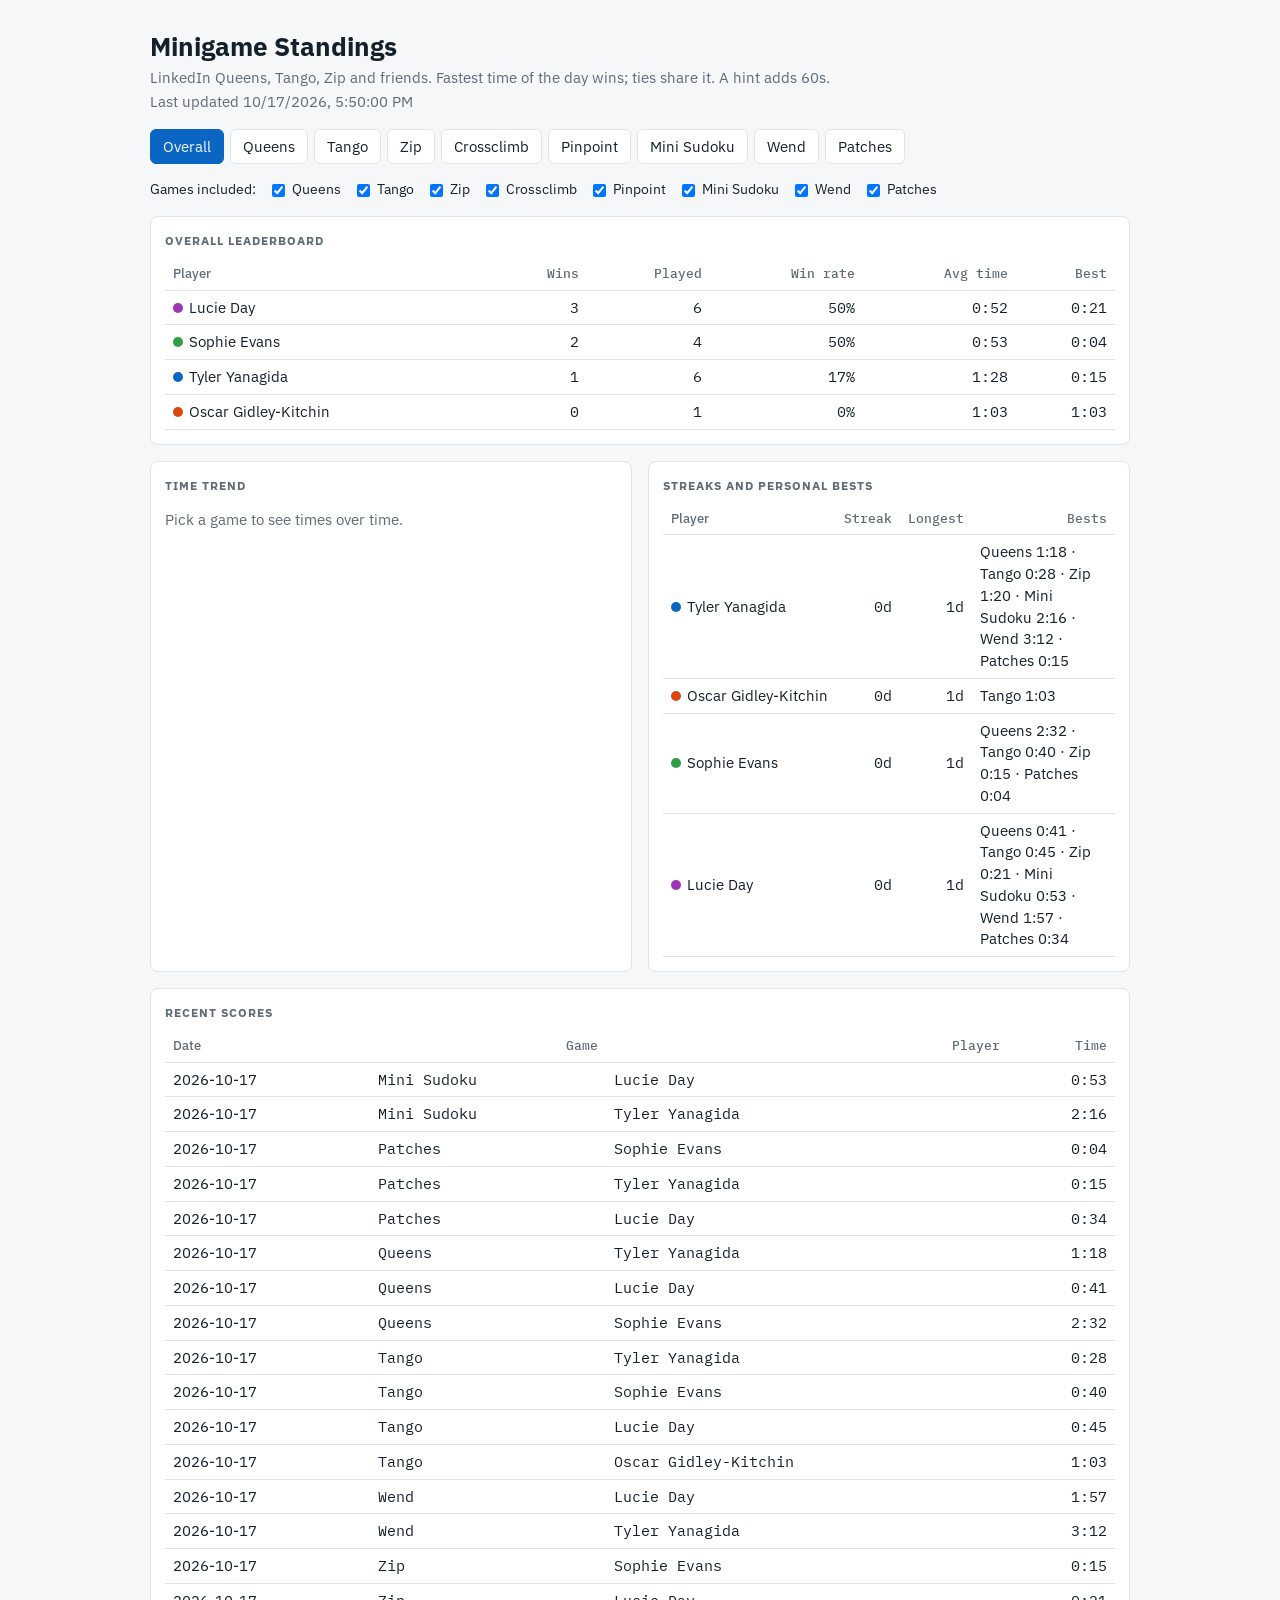
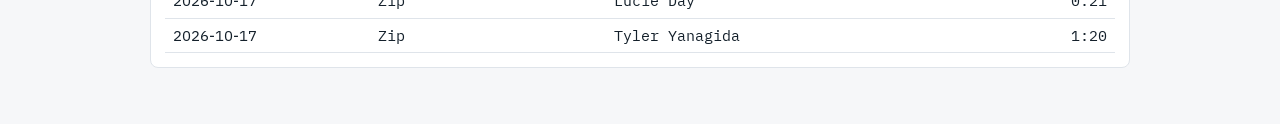
==== index.html @ e4b87051 "Add LinkedIn Games dashboard Co-Authored-By: Claude Sonnet 5.5 <noreply@anthropic.com>" ====
<!doctype html>
<meta charset="utf-8">
<meta name="viewport" content="width=device-width,initial-scale=1,viewport-fit=cover">
<title>Minigame Standings</title>
<meta name="claude:viewport-fit-sides" content="cover">
<style>
/* Layout: header + game tabs, then leaderboard / trend chart / per-player stats, entry form and recent log below */
:root{--bg:#f6f7f9;--panel:#fff;--fg:#14202b;--mute:#5d6b78;--line:#dfe4ea;--accent:#0a66c2;--good:#1a7f4b;
--p0:#0a66c2;--p1:#d9480f;--p2:#2f9e44;--p3:#9c36b5;--p4:#e0a100;--p5:#0c8599;--p6:#c2255c;--p7:#5f6b7a;
--sans:"IBM Plex Sans",system-ui,sans-serif;--mono:"IBM Plex Mono",ui-monospace,monospace}
@media (prefers-color-scheme:dark){:root:not([data-theme="light"]){--bg:#10171e;--panel:#18222c;--fg:#e8edf2;--mute:#93a1ae;--line:#2a3743;--accent:#58a6f0;--good:#4cc38a;
--p0:#58a6f0;--p1:#ff8a4c;--p2:#5fd07a;--p3:#d08af0;--p4:#f2c94c;--p5:#4cd0e6;--p6:#f27ba5;--p7:#a3afbc;color-scheme:dark}}
:root[data-theme="dark"]{--bg:#10171e;--panel:#18222c;--fg:#e8edf2;--mute:#93a1ae;--line:#2a3743;--accent:#58a6f0;--good:#4cc38a;
--p0:#58a6f0;--p1:#ff8a4c;--p2:#5fd07a;--p3:#d08af0;--p4:#f2c94c;--p5:#4cd0e6;--p6:#f27ba5;--p7:#a3afbc;color-scheme:dark}
*{box-sizing:border-box}
body{background:var(--bg);color:var(--fg);font:15px/1.45 var(--sans);padding-block:20px 48px;padding-left:max(16px,env(safe-area-inset-left,0px));padding-right:max(16px,env(safe-area-inset-right,0px))}
main{max-width:980px;margin:0 auto;display:grid;gap:16px}
h1{font-size:1.6rem;margin:0;text-wrap:balance}h2{font-size:.78rem;letter-spacing:.08em;text-transform:uppercase;color:var(--mute);margin:0 0 10px}
.sub{color:var(--mute);margin:2px 0 0}
.tabs{display:flex;gap:6px;flex-wrap:wrap}
button,input,select{font:inherit;color:inherit}
.tab{border:1px solid var(--line);background:var(--panel);padding:6px 12px;border-radius:6px;cursor:pointer}
.tab[aria-pressed=true]{background:var(--accent);border-color:var(--accent);color:var(--bg)}
button:focus-visible,input:focus-visible,select:focus-visible{outline:2px solid var(--accent);outline-offset:2px}
.panel{background:var(--panel);border:1px solid var(--line);border-radius:8px;padding:14px;min-width:0}
.grid{display:grid;grid-template-columns:repeat(auto-fit,minmax(min(100%,420px),1fr));gap:16px}
.scroll{overflow-x:auto}
table{border-collapse:collapse;width:100%;font-variant-numeric:tabular-nums}
th,td{text-align:left;padding:6px 8px;border-bottom:1px solid var(--line);white-space:nowrap}
th{color:var(--mute);font-weight:500;font-size:.8rem}
td.n,th.n{text-align:right;font-family:var(--mono)}
.dot{display:inline-block;width:10px;height:10px;border-radius:50%;margin-right:6px}
.legend{display:flex;gap:12px;flex-wrap:wrap;font-size:.85rem;margin-top:6px}
svg text{fill:var(--mute);font:11px var(--mono)}
form{display:flex;gap:10px;flex-wrap:wrap;align-items:end}
label{display:grid;gap:3px;font-size:.8rem;color:var(--mute)}
input,select{background:var(--bg);border:1px solid var(--line);border-radius:6px;padding:7px 9px;min-width:0}
.go{background:var(--accent);color:var(--bg);border:0;border-radius:6px;padding:8px 16px;cursor:pointer;font-weight:600}
.x{background:none;border:0;color:var(--mute);cursor:pointer}
.empty{color:var(--mute)}.msg{color:var(--mute);font-size:.85rem;width:100%}
</style>
<link rel="stylesheet" href="https://fonts.googleapis.com/css2?family=IBM+Plex+Mono&family=IBM+Plex+Sans:wght@400;600&display=swap">

<main>
<header><h1>Minigame Standings</h1><p class="sub">LinkedIn Queens, Tango, Zip and friends. Fastest time of the day wins; ties share it. A hint adds 60s.</p>
<p class="sub" id="ust"></p></header>
<nav class="tabs" id="tabs" aria-label="Game"></nav>
<div class="legend" id="gf" style="margin:0"></div>
<section class="panel"><h2 id="lbT">Leaderboard</h2><div class="scroll" id="lb"></div></section>
<div class="grid">
<section class="panel"><h2>Time trend</h2><div id="chart"></div><div class="legend" id="legend"></div></section>
<section class="panel"><h2>Streaks and personal bests</h2><div class="scroll" id="streaks"></div></section>
</div>
<section class="panel"><h2>Recent scores</h2><div class="scroll" id="log"></div></section>
</main>

<script>
const GAMES=["Queens","Tango","Zip","Crossclimb","Pinpoint","Mini Sudoku","Wend","Patches"];
const PLAYERS=["Tyler Yanagida","Oscar Gidley-Kitchin","Sophie Evans","Lucie Day"];
let game="All",scores=[];
const $=id=>document.getElementById(id);
let sel=new Set(GAMES);
try{const v=JSON.parse(localStorage.getItem("sel"));if(Array.isArray(v))sel=new Set(v.filter(g=>GAMES.includes(g)))}catch(e){}
const fmt=s=>Math.floor(s/60)+":"+String(Math.round(s%60)).padStart(2,"0");
const day=d=>Date.parse(d+"T00:00:00Z")/864e5;
const el=(t,txt,cls)=>{const e=document.createElement(t);if(txt!=null)e.textContent=txt;if(cls)e.className=cls;return e};
const players=()=>PLAYERS;
const pc=(p,all)=>"var(--p"+(all.indexOf(p)%8)+")";

// wins per player: fastest time per (date,game) group, ties share
function winsBy(rows){
  const g={},w={};
  rows.forEach(s=>{const k=s.date+"|"+s.game;(g[k]=g[k]||[]).push(s)});
  Object.values(g).forEach(a=>{if(a.length<2)return;const m=Math.min(...a.map(s=>s.timeSeconds));a.filter(s=>s.timeSeconds===m).forEach(s=>w[s.player]=(w[s.player]||0)+1)});
  return w;
}
function streaks(p){ // consecutive days with any score
  const ds=[...new Set(scores.filter(s=>s.player===p).map(s=>day(s.date)))].sort((a,b)=>a-b);
  let best=0,run=0,prev=null;
  ds.forEach(d=>{run=prev!=null&&d===prev+1?run+1:1;best=Math.max(best,run);prev=d});
  const today=Math.floor(Date.now()/864e5);
  return{cur:ds.length&&today-prev<=1?run:0,best};
}
function table(host,heads,rows,empty){
  host.replaceChildren();
  if(!rows.length){host.append(el("p",empty,"empty"));return}
  const t=el("table"),tr=el("tr");
  heads.forEach((h,i)=>tr.append(el("th",h,i?"n":"")));
  t.append(tr);
  rows.forEach(r=>{const tr=el("tr");r.forEach((c,i)=>{const td=el("td",null,i?"n":"");if(c instanceof Node)td.append(c);else td.textContent=c;tr.append(td)});t.append(tr)});
  host.append(t);
}
function who(p,all){const s=el("span");s.append(el("span","","dot"));s.firstChild.style.background=pc(p,all);s.append(p);return s}

function render(){
  const all=players(),rows=game==="All"?scores.filter(s=>sel.has(s.game)):scores.filter(s=>s.game===game);
  $("gf").replaceChildren(...(game==="All"?[el("span","Games included:")].concat(GAMES.map(g=>{
    const l=el("label"),c=el("input");l.style.cssText="display:flex;align-items:center;gap:4px;font-size:.85rem;color:var(--fg)";
    c.type="checkbox";c.checked=sel.has(g);
    c.onchange=()=>{c.checked?sel.add(g):sel.delete(g);try{localStorage.setItem("sel",JSON.stringify([...sel]))}catch(e){}render()};
    l.append(c,g);return l})):[]));
  $("tabs").replaceChildren(...["All",...GAMES].map(g=>{const b=el("button",g==="All"?"Overall":g,"tab");b.setAttribute("aria-pressed",g===game);b.onclick=()=>{game=g;render()};return b}));
  $("lbT").textContent=(game==="All"?"Overall":game)+" leaderboard";

  const w=winsBy(rows),contested=Object.keys(rows.reduce((a,s)=>(a[s.date+"|"+s.game]=(a[s.date+"|"+s.game]||0)+1,a),{})).length;
  const lb=all.map(p=>{
    const mine=rows.filter(s=>s.player===p);if(!mine.length)return null;
    const avg=mine.reduce((a,s)=>a+s.timeSeconds,0)/mine.length;
    return{p,wins:w[p]||0,n:mine.length,avg,best:Math.min(...mine.map(s=>s.timeSeconds))}}).filter(Boolean).sort((a,b)=>b.wins-a.wins||a.avg-b.avg);
  table($("lb"),["Player","Wins","Played","Win rate","Avg time","Best"],
    lb.map(r=>[who(r.p,all),r.wins,r.n,Math.round(100*r.wins/r.n)+"%",fmt(r.avg),fmt(r.best)]),"No scores yet. Add the first one below.");

  table($("streaks"),["Player","Streak","Longest","Bests"],
    all.map(p=>{const s=streaks(p),bests=GAMES.map(g=>{const t=scores.filter(x=>x.player===p&&x.game===g).map(x=>x.timeSeconds);return t.length?g+" "+fmt(Math.min(...t)):null}).filter(Boolean).join(" · ");
      return[who(p,all),s.cur+"d",s.best+"d",bests||"-"]}),"Streaks appear once scores are in.");
  $("streaks").querySelectorAll("td:last-child").forEach(td=>{td.style.whiteSpace="normal";td.style.textAlign="left";td.style.fontFamily="var(--sans)"});

  chart(rows,all);
  const recent=[...scores].sort((a,b)=>b.date.localeCompare(a.date)||a.game.localeCompare(b.game)).slice(0,25);
  table($("log"),["Date","Game","Player","Time"],recent.map(s=>[s.date,s.game,s.player,fmt(s.timeSeconds)+(s.hints?" (hint)":"")]),"Nothing logged yet.");
  $("log").querySelectorAll("td").forEach((td,i)=>{if(i%4<3)td.style.textAlign="left"});
}

function chart(rows,all){
  const host=$("chart"),lg=$("legend");host.replaceChildren();lg.replaceChildren();
  if(game==="All"){host.append(el("p","Pick a game to see times over time.","empty"));return}
  if(rows.length<2){host.append(el("p","Needs at least two scores for this game.","empty"));return}
  const W=480,H=240,L=40,R=12,T=10,B=26,ds=rows.map(s=>day(s.date)),x0=Math.min(...ds),x1=Math.max(...ds),
    ts=rows.map(s=>s.timeSeconds),y0=0,y1=Math.max(...ts)*1.1,
    X=d=>L+(x1===x0?(W-L-R)/2:(d-x0)/(x1-x0)*(W-L-R)),Y=t=>H-B-(t-y0)/(y1-y0)*(H-B-T);
  const ns="http://www.w3.org/2000/svg",mk=(n,a,txt)=>{const e=document.createElementNS(ns,n);for(const k in a)e.setAttribute(k,a[k]);if(txt!=null)e.textContent=txt;return e};
  const svg=mk("svg",{viewBox:`0 0 ${W} ${H}`,width:"100%",role:"img","aria-label":"Times by date per player"});
  for(let i=0;i<=4;i++){const t=y1*i/4,y=Y(t);svg.append(mk("line",{x1:L,x2:W-R,y1:y,y2:y,stroke:"var(--line)"}),mk("text",{x:L-6,y:y+4,"text-anchor":"end"},fmt(t)))}
  [x0,x1].forEach((d,i)=>svg.append(mk("text",{x:X(d),y:H-8,"text-anchor":i?"end":"start"},new Date(d*864e5).toISOString().slice(5,10))));
  all.forEach(p=>{
    const pts=rows.filter(s=>s.player===p).sort((a,b)=>a.date.localeCompare(b.date));if(!pts.length)return;
    const c=pc(p,all);
    svg.append(mk("polyline",{points:pts.map(s=>X(day(s.date))+","+Y(s.timeSeconds)).join(" "),fill:"none",stroke:c,"stroke-width":2}));
    pts.forEach(s=>{const d=mk("circle",{cx:X(day(s.date)),cy:Y(s.timeSeconds),r:3.5,fill:c});d.append(mk("title",{},`${p} ${s.date} ${fmt(s.timeSeconds)}`));svg.append(d)});
    lg.append(who(p,all));
  });
  host.append(svg);
}

render();
fetch("data.json",{cache:"no-cache"}).then(r=>r.json()).then(j=>{
  scores=j.scores.filter(r=>PLAYERS.includes(r.player)&&r.timeSeconds>0);
  $("ust").textContent="Last updated "+new Date(j.updatedAt).toLocaleString();render()
}).catch(()=>$("ust").textContent="Could not load data.json (open the page from a web server, not a local file).");
</script>
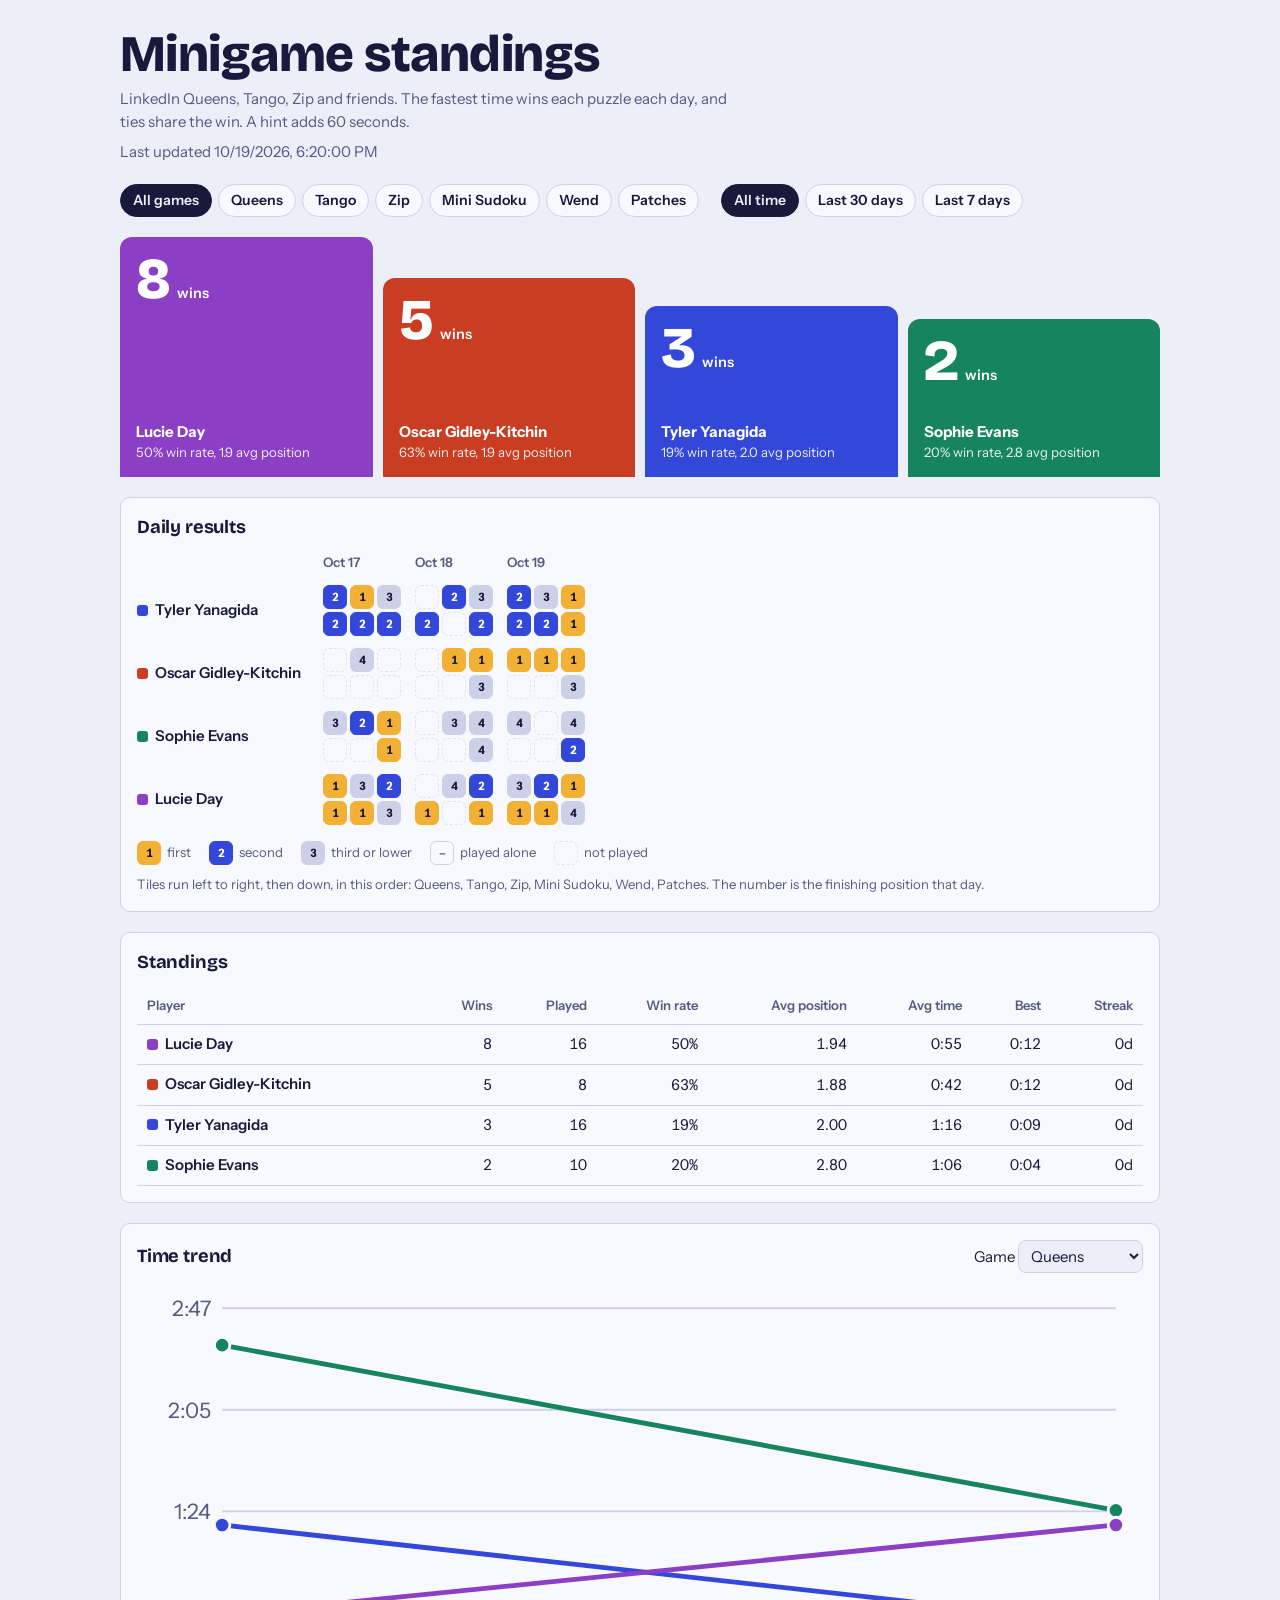
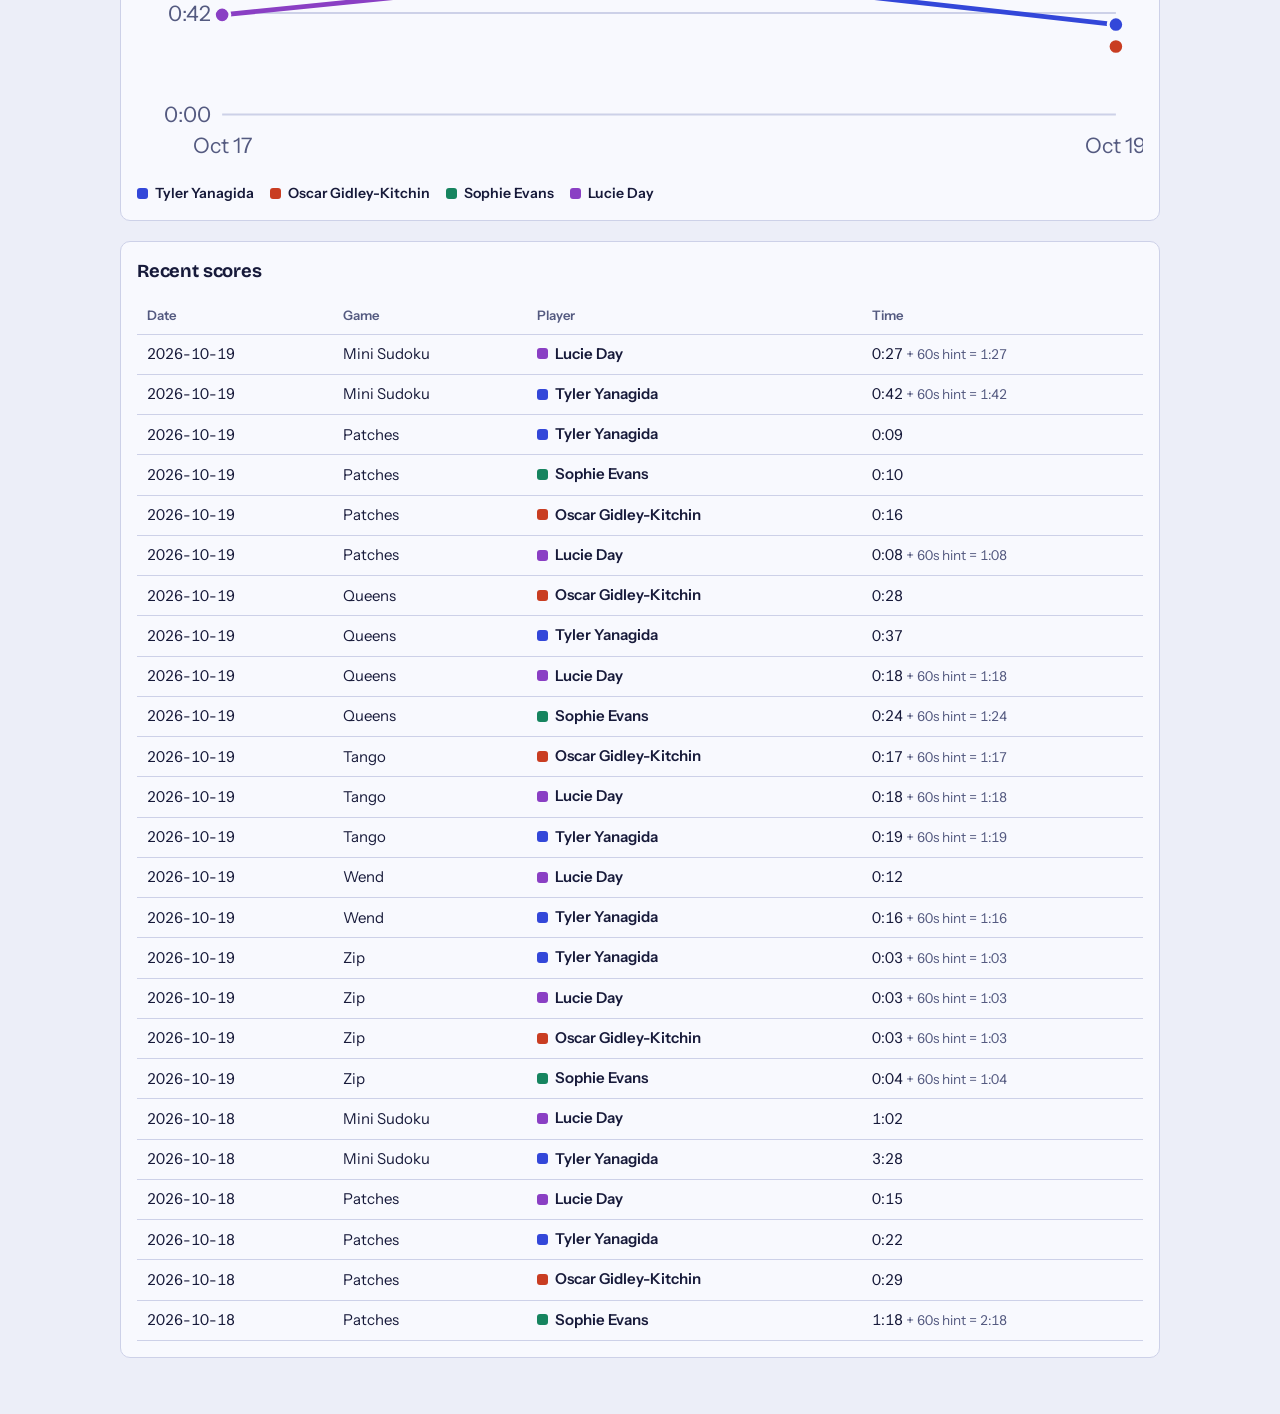
==== commit 0605369e: "Redesign dashboard, add player pages and filters, apply hint penalty Remove Crossclimb and Pinpoint," ====
--- a/index.html
+++ b/index.html
@@ -1,150 +1,94 @@
 <!doctype html>
+<html lang="en">
 <meta charset="utf-8">
 <meta name="viewport" content="width=device-width,initial-scale=1,viewport-fit=cover">
 <title>Minigame Standings</title>
-<meta name="claude:viewport-fit-sides" content="cover">
-<style>
-/* Layout: header + game tabs, then leaderboard / trend chart / per-player stats, entry form and recent log below */
-:root{--bg:#f6f7f9;--panel:#fff;--fg:#14202b;--mute:#5d6b78;--line:#dfe4ea;--accent:#0a66c2;--good:#1a7f4b;
---p0:#0a66c2;--p1:#d9480f;--p2:#2f9e44;--p3:#9c36b5;--p4:#e0a100;--p5:#0c8599;--p6:#c2255c;--p7:#5f6b7a;
---sans:"IBM Plex Sans",system-ui,sans-serif;--mono:"IBM Plex Mono",ui-monospace,monospace}
-@media (prefers-color-scheme:dark){:root:not([data-theme="light"]){--bg:#10171e;--panel:#18222c;--fg:#e8edf2;--mute:#93a1ae;--line:#2a3743;--accent:#58a6f0;--good:#4cc38a;
---p0:#58a6f0;--p1:#ff8a4c;--p2:#5fd07a;--p3:#d08af0;--p4:#f2c94c;--p5:#4cd0e6;--p6:#f27ba5;--p7:#a3afbc;color-scheme:dark}}
-:root[data-theme="dark"]{--bg:#10171e;--panel:#18222c;--fg:#e8edf2;--mute:#93a1ae;--line:#2a3743;--accent:#58a6f0;--good:#4cc38a;
---p0:#58a6f0;--p1:#ff8a4c;--p2:#5fd07a;--p3:#d08af0;--p4:#f2c94c;--p5:#4cd0e6;--p6:#f27ba5;--p7:#a3afbc;color-scheme:dark}
-*{box-sizing:border-box}
-body{background:var(--bg);color:var(--fg);font:15px/1.45 var(--sans);padding-block:20px 48px;padding-left:max(16px,env(safe-area-inset-left,0px));padding-right:max(16px,env(safe-area-inset-right,0px))}
-main{max-width:980px;margin:0 auto;display:grid;gap:16px}
-h1{font-size:1.6rem;margin:0;text-wrap:balance}h2{font-size:.78rem;letter-spacing:.08em;text-transform:uppercase;color:var(--mute);margin:0 0 10px}
-.sub{color:var(--mute);margin:2px 0 0}
-.tabs{display:flex;gap:6px;flex-wrap:wrap}
-button,input,select{font:inherit;color:inherit}
-.tab{border:1px solid var(--line);background:var(--panel);padding:6px 12px;border-radius:6px;cursor:pointer}
-.tab[aria-pressed=true]{background:var(--accent);border-color:var(--accent);color:var(--bg)}
-button:focus-visible,input:focus-visible,select:focus-visible{outline:2px solid var(--accent);outline-offset:2px}
-.panel{background:var(--panel);border:1px solid var(--line);border-radius:8px;padding:14px;min-width:0}
-.grid{display:grid;grid-template-columns:repeat(auto-fit,minmax(min(100%,420px),1fr));gap:16px}
-.scroll{overflow-x:auto}
-table{border-collapse:collapse;width:100%;font-variant-numeric:tabular-nums}
-th,td{text-align:left;padding:6px 8px;border-bottom:1px solid var(--line);white-space:nowrap}
-th{color:var(--mute);font-weight:500;font-size:.8rem}
-td.n,th.n{text-align:right;font-family:var(--mono)}
-.dot{display:inline-block;width:10px;height:10px;border-radius:50%;margin-right:6px}
-.legend{display:flex;gap:12px;flex-wrap:wrap;font-size:.85rem;margin-top:6px}
-svg text{fill:var(--mute);font:11px var(--mono)}
-form{display:flex;gap:10px;flex-wrap:wrap;align-items:end}
-label{display:grid;gap:3px;font-size:.8rem;color:var(--mute)}
-input,select{background:var(--bg);border:1px solid var(--line);border-radius:6px;padding:7px 9px;min-width:0}
-.go{background:var(--accent);color:var(--bg);border:0;border-radius:6px;padding:8px 16px;cursor:pointer;font-weight:600}
-.x{background:none;border:0;color:var(--mute);cursor:pointer}
-.empty{color:var(--mute)}.msg{color:var(--mute);font-size:.85rem;width:100%}
-</style>
-<link rel="stylesheet" href="https://fonts.googleapis.com/css2?family=IBM+Plex+Mono&family=IBM+Plex+Sans:wght@400;600&display=swap">
+<link rel="preconnect" href="https://fonts.googleapis.com">
+<link rel="preconnect" href="https://fonts.gstatic.com" crossorigin>
+<link rel="stylesheet" href="https://fonts.googleapis.com/css2?family=Bricolage+Grotesque:opsz,wght@12..96,600..800&family=Instrument+Sans:wght@400;600;700&display=swap">
+<link rel="stylesheet" href="style.css">
 
 <main>
-<header><h1>Minigame Standings</h1><p class="sub">LinkedIn Queens, Tango, Zip and friends. Fastest time of the day wins; ties share it. A hint adds 60s.</p>
-<p class="sub" id="ust"></p></header>
-<nav class="tabs" id="tabs" aria-label="Game"></nav>
-<div class="legend" id="gf" style="margin:0"></div>
-<section class="panel"><h2 id="lbT">Leaderboard</h2><div class="scroll" id="lb"></div></section>
-<div class="grid">
-<section class="panel"><h2>Time trend</h2><div id="chart"></div><div class="legend" id="legend"></div></section>
-<section class="panel"><h2>Streaks and personal bests</h2><div class="scroll" id="streaks"></div></section>
-</div>
+<header>
+<h1>Minigame standings</h1>
+<p class="sub">LinkedIn Queens, Tango, Zip and friends. The fastest time wins each puzzle each day, and ties share the win. A hint adds 60 seconds.</p>
+<p class="sub" id="ust"></p>
+</header>
+<div class="filters" id="filters"></div>
+<section aria-label="Wins by player"><div class="podium" id="podium"></div></section>
+<section class="panel"><h2>Daily results</h2><div class="scroll" id="rg"></div></section>
+<section class="panel"><h2>Standings</h2><div class="scroll" id="lb"></div></section>
+<section class="panel">
+<div class="panel-h"><h2>Time trend</h2><label>Game <select id="cg"></select></label></div>
+<div id="chart"></div>
+</section>
 <section class="panel"><h2>Recent scores</h2><div class="scroll" id="log"></div></section>
 </main>
 
+<script src="shared.js"></script>
 <script>
-const GAMES=["Queens","Tango","Zip","Crossclimb","Pinpoint","Mini Sudoku","Wend","Patches"];
-const PLAYERS=["Tyler Yanagida","Oscar Gidley-Kitchin","Sophie Evans","Lucie Day"];
-let game="All",scores=[];
-const $=id=>document.getElementById(id);
-let sel=new Set(GAMES);
-try{const v=JSON.parse(localStorage.getItem("sel"));if(Array.isArray(v))sel=new Set(v.filter(g=>GAMES.includes(g)))}catch(e){}
-const fmt=s=>Math.floor(s/60)+":"+String(Math.round(s%60)).padStart(2,"0");
-const day=d=>Date.parse(d+"T00:00:00Z")/864e5;
-const el=(t,txt,cls)=>{const e=document.createElement(t);if(txt!=null)e.textContent=txt;if(cls)e.className=cls;return e};
-const players=()=>PLAYERS;
-const pc=(p,all)=>"var(--p"+(all.indexOf(p)%8)+")";
-
-// wins per player: fastest time per (date,game) group, ties share
-function winsBy(rows){
-  const g={},w={};
-  rows.forEach(s=>{const k=s.date+"|"+s.game;(g[k]=g[k]||[]).push(s)});
-  Object.values(g).forEach(a=>{if(a.length<2)return;const m=Math.min(...a.map(s=>s.timeSeconds));a.filter(s=>s.timeSeconds===m).forEach(s=>w[s.player]=(w[s.player]||0)+1)});
-  return w;
-}
-function streaks(p){ // consecutive days with any score
-  const ds=[...new Set(scores.filter(s=>s.player===p).map(s=>day(s.date)))].sort((a,b)=>a-b);
-  let best=0,run=0,prev=null;
-  ds.forEach(d=>{run=prev!=null&&d===prev+1?run+1:1;best=Math.max(best,run);prev=d});
-  const today=Math.floor(Date.now()/864e5);
-  return{cur:ds.length&&today-prev<=1?run:0,best};
-}
-function table(host,heads,rows,empty){
-  host.replaceChildren();
-  if(!rows.length){host.append(el("p",empty,"empty"));return}
-  const t=el("table"),tr=el("tr");
-  heads.forEach((h,i)=>tr.append(el("th",h,i?"n":"")));
-  t.append(tr);
-  rows.forEach(r=>{const tr=el("tr");r.forEach((c,i)=>{const td=el("td",null,i?"n":"");if(c instanceof Node)td.append(c);else td.textContent=c;tr.append(td)});t.append(tr)});
-  host.append(t);
-}
-function who(p,all){const s=el("span");s.append(el("span","","dot"));s.firstChild.style.background=pc(p,all);s.append(p);return s}
+let scores=[],chartGame=null,first=true;
 
 function render(){
-  const all=players(),rows=game==="All"?scores.filter(s=>sel.has(s.game)):scores.filter(s=>s.game===game);
-  $("gf").replaceChildren(...(game==="All"?[el("span","Games included:")].concat(GAMES.map(g=>{
-    const l=el("label"),c=el("input");l.style.cssText="display:flex;align-items:center;gap:4px;font-size:.85rem;color:var(--fg)";
-    c.type="checkbox";c.checked=sel.has(g);
-    c.onchange=()=>{c.checked?sel.add(g):sel.delete(g);try{localStorage.setItem("sel",JSON.stringify([...sel]))}catch(e){}render()};
-    l.append(c,g);return l})):[]));
-  $("tabs").replaceChildren(...["All",...GAMES].map(g=>{const b=el("button",g==="All"?"Overall":g,"tab");b.setAttribute("aria-pressed",g===game);b.onclick=()=>{game=g;render()};return b}));
-  $("lbT").textContent=(game==="All"?"Overall":game)+" leaderboard";
+  const rows=applyFilters(scores),rr=ranked(rows),by=p=>rr.filter(r=>r.player===p);
+  const st=PLAYERS.map(p=>({p,...stats(by(p))})).sort((a,b)=>b.wins-a.wins||(a.pos??99)-(b.pos??99)||(a.avg??1e9)-(b.avg??1e9));
 
-  const w=winsBy(rows),contested=Object.keys(rows.reduce((a,s)=>(a[s.date+"|"+s.game]=(a[s.date+"|"+s.game]||0)+1,a),{})).length;
-  const lb=all.map(p=>{
-    const mine=rows.filter(s=>s.player===p);if(!mine.length)return null;
-    const avg=mine.reduce((a,s)=>a+s.timeSeconds,0)/mine.length;
-    return{p,wins:w[p]||0,n:mine.length,avg,best:Math.min(...mine.map(s=>s.timeSeconds))}}).filter(Boolean).sort((a,b)=>b.wins-a.wins||a.avg-b.avg);
-  table($("lb"),["Player","Wins","Played","Win rate","Avg time","Best"],
-    lb.map(r=>[who(r.p,all),r.wins,r.n,Math.round(100*r.wins/r.n)+"%",fmt(r.avg),fmt(r.best)]),"No scores yet. Add the first one below.");
+  // podium: column height follows wins
+  const top=Math.max(1,...st.map(s=>s.wins));
+  $("podium").replaceChildren(...st.map(s=>{
+    const a=el("a",null,"pod");a.href=playerHref(s.p);a.style.setProperty("--c",pc(s.p));
+    a.style.setProperty("--h",(130+110*s.wins/top)+"px");
+    const n=el("div",s.wins,"pod-n");n.append(el("small",s.wins===1?"win":"wins"));
+    const m=el("div",null);m.append(el("div",s.p,"pod-name"),el("div",s.n?(s.rate==null?"No head-to-head yet":Math.round(100*s.rate)+"% win rate, "+s.pos.toFixed(1)+" avg position"):"No scores in range","pod-meta"));
+    a.append(n,m);return a}));
 
-  table($("streaks"),["Player","Streak","Longest","Bests"],
-    all.map(p=>{const s=streaks(p),bests=GAMES.map(g=>{const t=scores.filter(x=>x.player===p&&x.game===g).map(x=>x.timeSeconds);return t.length?g+" "+fmt(Math.min(...t)):null}).filter(Boolean).join(" · ");
-      return[who(p,all),s.cur+"d",s.best+"d",bests||"-"]}),"Streaks appear once scores are in.");
-  $("streaks").querySelectorAll("td:last-child").forEach(td=>{td.style.whiteSpace="normal";td.style.textAlign="left";td.style.fontFamily="var(--sans)"});
+  resultsGrid(rr);
 
-  chart(rows,all);
-  const recent=[...scores].sort((a,b)=>b.date.localeCompare(a.date)||a.game.localeCompare(b.game)).slice(0,25);
-  table($("log"),["Date","Game","Player","Time"],recent.map(s=>[s.date,s.game,s.player,fmt(s.timeSeconds)+(s.hints?" (hint)":"")]),"Nothing logged yet.");
-  $("log").querySelectorAll("td").forEach((td,i)=>{if(i%4<3)td.style.textAlign="left"});
+  table($("lb"),["Player","Wins","Played","Win rate","Avg position","Avg time","Best","Streak"],
+    st.filter(s=>s.n).map(s=>[who(s.p,true),s.wins,s.n,s.rate==null?NONE:Math.round(100*s.rate)+"%",s.pos==null?NONE:s.pos.toFixed(2),fmt(s.avg),fmt(s.best),s.cur+"d"]),EMPTY);
+
+  // chart game picker follows the game filter
+  const gs=GAMES.filter(g=>filters.games.has(g));
+  if(!gs.includes(chartGame))chartGame=[...gs].sort((a,b)=>rows.filter(r=>r.game===b).length-rows.filter(r=>r.game===a).length)[0];
+  const sel=$("cg");sel.replaceChildren(...gs.map(g=>{const o=el("option",g);o.value=g;return o}));sel.value=chartGame;
+  sel.onchange=()=>{chartGame=sel.value;chart(rows)};
+  chart(rows);
+
+  const recent=[...rows].sort((a,b)=>b.date.localeCompare(a.date)||a.game.localeCompare(b.game)||eff(a)-eff(b)).slice(0,25);
+  table($("log"),["Date","Game","Player","Time"],recent.map(s=>{
+    const t=el("span",fmt(s.timeSeconds));if(s.hints)t.append(el("span"," + "+HINT_PENALTY+"s hint = "+fmt(eff(s)),"hint"));
+    return[s.date,s.game,who(s.player,true),t]}),EMPTY,3);
+  $("log").querySelectorAll("td:last-child,th:last-child").forEach(c=>{c.classList.remove("n")});
 }
 
-function chart(rows,all){
-  const host=$("chart"),lg=$("legend");host.replaceChildren();lg.replaceChildren();
-  if(game==="All"){host.append(el("p","Pick a game to see times over time.","empty"));return}
-  if(rows.length<2){host.append(el("p","Needs at least two scores for this game.","empty"));return}
-  const W=480,H=240,L=40,R=12,T=10,B=26,ds=rows.map(s=>day(s.date)),x0=Math.min(...ds),x1=Math.max(...ds),
-    ts=rows.map(s=>s.timeSeconds),y0=0,y1=Math.max(...ts)*1.1,
-    X=d=>L+(x1===x0?(W-L-R)/2:(d-x0)/(x1-x0)*(W-L-R)),Y=t=>H-B-(t-y0)/(y1-y0)*(H-B-T);
-  const ns="http://www.w3.org/2000/svg",mk=(n,a,txt)=>{const e=document.createElementNS(ns,n);for(const k in a)e.setAttribute(k,a[k]);if(txt!=null)e.textContent=txt;return e};
-  const svg=mk("svg",{viewBox:`0 0 ${W} ${H}`,width:"100%",role:"img","aria-label":"Times by date per player"});
-  for(let i=0;i<=4;i++){const t=y1*i/4,y=Y(t);svg.append(mk("line",{x1:L,x2:W-R,y1:y,y2:y,stroke:"var(--line)"}),mk("text",{x:L-6,y:y+4,"text-anchor":"end"},fmt(t)))}
-  [x0,x1].forEach((d,i)=>svg.append(mk("text",{x:X(d),y:H-8,"text-anchor":i?"end":"start"},new Date(d*864e5).toISOString().slice(5,10))));
-  all.forEach(p=>{
-    const pts=rows.filter(s=>s.player===p).sort((a,b)=>a.date.localeCompare(b.date));if(!pts.length)return;
-    const c=pc(p,all);
-    svg.append(mk("polyline",{points:pts.map(s=>X(day(s.date))+","+Y(s.timeSeconds)).join(" "),fill:"none",stroke:c,"stroke-width":2}));
-    pts.forEach(s=>{const d=mk("circle",{cx:X(day(s.date)),cy:Y(s.timeSeconds),r:3.5,fill:c});d.append(mk("title",{},`${p} ${s.date} ${fmt(s.timeSeconds)}`));svg.append(d)});
-    lg.append(who(p,all));
+function resultsGrid(rr){
+  const host=$("rg"),days=[...new Set(rr.map(r=>r.date))].sort(),gs=GAMES.filter(g=>filters.games.has(g));
+  host.replaceChildren();
+  if(!days.length){host.append(el("p",EMPTY,"empty"));return}
+  const g=el("div",null,"rg"+(first?" reveal":""));g.style.setProperty("--days",days.length);
+  g.append(el("span"));
+  days.forEach(d=>g.append(el("span",dlabel(day(d)),"rg-h")));
+  PLAYERS.forEach(p=>{
+    const n=el("span",null,"rg-n");n.append(who(p,true));g.append(n);
+    days.forEach((d,i)=>{
+      const c=el("div",null,"cl");c.style.setProperty("--cols",Math.min(3,gs.length));
+      gs.forEach(game=>{const t=tile(rr.find(r=>r.player===p&&r.date===d&&r.game===game),game);t.style.setProperty("--i",i);c.append(t)});
+      g.append(c)});
   });
-  host.append(svg);
+  host.append(g,rankLegend(),el("p","Tiles run left to right, then down, in this order: "+gs.join(", ")+". The number is the finishing position that day.","order"));
+  host.scrollLeft=host.scrollWidth;
+  first=false;
 }
 
+function chart(rows){
+  const mine=rows.filter(s=>s.game===chartGame);
+  lineChart($("chart"),PLAYERS.map(p=>({name:p,color:pc(p),
+    pts:mine.filter(s=>s.player===p).map(s=>({x:day(s.date),y:eff(s),tip:`${p}, ${s.date}: ${fmt(eff(s))}${s.hints?" (with hint)":""}`}))})).filter(s=>s.pts.length),
+    "Times by date per player for "+chartGame);
+}
+
+filterBar($("filters"),render);
 render();
-fetch("data.json",{cache:"no-cache"}).then(r=>r.json()).then(j=>{
-  scores=j.scores.filter(r=>PLAYERS.includes(r.player)&&r.timeSeconds>0);
-  $("ust").textContent="Last updated "+new Date(j.updatedAt).toLocaleString();render()
-}).catch(()=>$("ust").textContent="Could not load data.json (open the page from a web server, not a local file).");
+loadData().then(d=>{scores=d.scores;$("ust").textContent="Last updated "+new Date(d.updatedAt).toLocaleString();first=true;render()})
+  .catch(()=>$("ust").textContent=LOAD_ERR);
 </script>
--- a/style.css
+++ b/style.css
@@ -0,0 +1,75 @@
+:root{--bg:#ECEEF8;--panel:#F8F9FE;--fg:#171A3A;--mute:#545A80;--line:#CDD1E8;--accent:#3347D9;--on-accent:#fff;
+--gold:#F2B134;--on-gold:#171A3A;--r2:#3347D9;--on-r2:#fff;--r3:#CDD1E8;--on-r3:#171A3A;
+--p0:#3347D9;--p1:#C93D22;--p2:#16845F;--p3:#8A3FC4;--on-p:#fff;
+--display:"Bricolage Grotesque",system-ui,sans-serif;--body:"Instrument Sans",system-ui,sans-serif}
+@media (prefers-color-scheme:dark){:root:not([data-theme="light"]){--bg:#10122B;--panel:#181B3E;--fg:#ECEEFF;--mute:#A1A7D3;--line:#2C3068;--accent:#8C9BFF;--on-accent:#10122B;
+--gold:#F6C050;--r2:#5566F0;--r3:#2C3068;--on-r3:#ECEEFF;--p0:#8C9BFF;--p1:#FF8D74;--p2:#4FD6A6;--p3:#C79BFF;--on-p:#10122B;color-scheme:dark}}
+:root[data-theme="dark"]{--bg:#10122B;--panel:#181B3E;--fg:#ECEEFF;--mute:#A1A7D3;--line:#2C3068;--accent:#8C9BFF;--on-accent:#10122B;
+--gold:#F6C050;--r2:#5566F0;--r3:#2C3068;--on-r3:#ECEEFF;--p0:#8C9BFF;--p1:#FF8D74;--p2:#4FD6A6;--p3:#C79BFF;--on-p:#10122B;color-scheme:dark}
+*{box-sizing:border-box}
+body{margin:0;background:var(--bg);color:var(--fg);font:15px/1.5 var(--body);padding-block:28px 56px;padding-left:max(16px,env(safe-area-inset-left,0px));padding-right:max(16px,env(safe-area-inset-right,0px))}
+main{max-width:1040px;margin:0 auto;display:grid;gap:20px}
+h1,h2{font-family:var(--display);margin:0;text-wrap:balance;letter-spacing:-.01em}
+h1{font-size:clamp(2rem,6vw,3.2rem);line-height:1.02;font-weight:800}
+h2{font-size:1.15rem;font-weight:700;margin-bottom:12px}
+.sub{color:var(--mute);margin:8px 0 0;max-width:62ch}
+a{color:inherit}
+a:focus-visible,button:focus-visible,select:focus-visible{outline:3px solid var(--accent);outline-offset:2px}
+button,select{font:inherit;color:inherit}
+.back{display:inline-block;margin-bottom:10px;color:var(--mute);font-weight:600}
+
+.filters{display:flex;gap:10px 22px;flex-wrap:wrap;align-items:center}
+.chips{display:flex;gap:6px;flex-wrap:wrap}
+.chip{border:1.5px solid var(--line);background:var(--panel);padding:5px 12px;border-radius:999px;cursor:pointer;font-weight:600;font-size:.88rem}
+.chip[aria-pressed=true]{background:var(--fg);border-color:var(--fg);color:var(--bg)}
+
+.panel{background:var(--panel);border:1.5px solid var(--line);border-radius:10px;padding:16px;min-width:0}
+.panel-h{display:flex;justify-content:space-between;align-items:baseline;gap:12px;flex-wrap:wrap}
+.panel-h select{background:var(--bg);border:1.5px solid var(--line);border-radius:8px;padding:5px 8px;margin-bottom:12px}
+.grid{display:grid;grid-template-columns:repeat(auto-fit,minmax(min(100%,420px),1fr));gap:20px}
+.scroll{overflow-x:auto}
+table{border-collapse:collapse;width:100%;font-variant-numeric:tabular-nums}
+th,td{text-align:left;padding:8px 10px;border-bottom:1px solid var(--line);white-space:nowrap}
+th{color:var(--mute);font-weight:600;font-size:.82rem}
+th.n,td.n{text-align:right}
+td.wrap{white-space:normal}
+.empty{color:var(--mute);margin:0}
+.who{display:inline-flex;align-items:center;gap:7px;font-weight:600;text-decoration:none}
+a.who:hover{text-decoration:underline;text-underline-offset:3px}
+.dot{width:11px;height:11px;border-radius:3px;flex:none}
+.legend{display:flex;gap:6px 16px;flex-wrap:wrap;font-size:.88rem;margin-top:8px}
+svg text{fill:var(--mute);font:11px var(--body)}
+
+/* podium: column height follows wins */
+.podium{display:flex;gap:10px;align-items:flex-end;flex-wrap:wrap}
+.pod{flex:1 1 150px;min-width:0;height:var(--h);background:var(--c);color:var(--on-p);border-radius:12px 12px 0 0;padding:14px 16px;display:flex;flex-direction:column;justify-content:space-between;text-decoration:none;overflow-wrap:anywhere}
+.pod:hover .pod-name{text-decoration:underline;text-underline-offset:3px}
+.pod-n{font:800 clamp(2.4rem,7vw,3.6rem)/1 var(--display);font-variant-numeric:tabular-nums}
+.pod-n small{font:600 .9rem var(--body);margin-left:6px}
+.pod-name{font-weight:700}
+.pod-meta{font-size:.82rem;opacity:.92}
+
+/* results grid */
+.rg{display:grid;grid-template-columns:max-content repeat(var(--days),max-content);gap:12px 14px;align-items:center}
+.rg-h{font-size:.82rem;font-weight:600;color:var(--mute)}
+.rg-n{position:sticky;left:0;background:var(--panel);padding-right:8px;z-index:1}
+.cl{display:grid;grid-template-columns:repeat(var(--cols),24px);gap:3px}
+.cl.one{grid-template-columns:32px}.cl.one .tile{width:32px;height:32px;font-size:.85rem}
+.tile{display:grid;place-items:center;width:24px;height:24px;border-radius:6px;border:1.5px solid var(--line);background:var(--panel);color:var(--mute);font:700 .72rem var(--body);font-variant-numeric:tabular-nums}
+.tile.r1{background:var(--gold);border-color:var(--gold);color:var(--on-gold)}
+.tile.r2{background:var(--r2);border-color:var(--r2);color:var(--on-r2)}
+.tile.r3{background:var(--r3);border-color:var(--r3);color:var(--on-r3)}
+.tile.none{border-style:dashed;opacity:.55}
+.key{display:flex;gap:6px 18px;flex-wrap:wrap;margin:16px 0 0;font-size:.82rem;color:var(--mute)}
+.key-i{display:inline-flex;align-items:center;gap:6px}
+.order{margin:10px 0 0;font-size:.82rem;color:var(--mute)}
+@keyframes pop{from{transform:scale(.55);opacity:0}}
+.reveal .tile{animation:pop .35s both;animation-delay:calc(var(--i,0)*16ms)}
+
+/* player stats */
+.stats{display:grid;grid-template-columns:repeat(auto-fit,minmax(130px,1fr));gap:16px}
+.stat{border-left:4px solid var(--c);padding-left:12px}
+.stat b{display:block;font:800 2rem/1.1 var(--display);font-variant-numeric:tabular-nums}
+.stat span{color:var(--mute);font-size:.85rem}
+.hint{color:var(--mute);font-size:.85rem}
+@media (prefers-reduced-motion:reduce){.reveal .tile{animation:none}}
